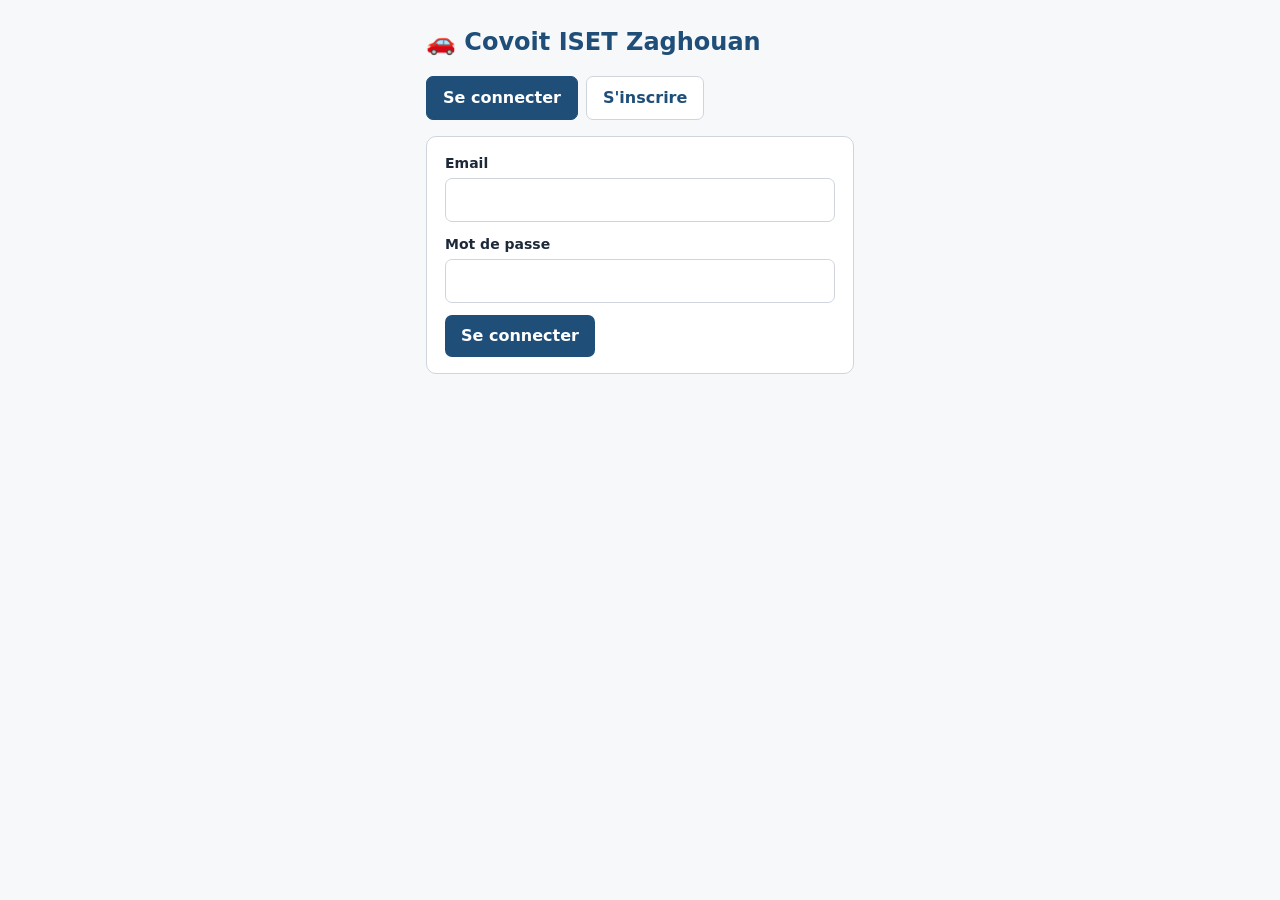
==== src/main/resources/static/messages.html @ c88926b0 "feat(#7): messagerie entre passager et conducteur" ====
<!DOCTYPE html>
<html lang="fr">
<head>
  <meta charset="UTF-8">
  <meta name="viewport" content="width=device-width, initial-scale=1">
  <title>Messages · Covoit ISET Zaghouan</title>
  <link rel="stylesheet" href="css/style.css">
</head>
<!-- User story #7 : Contacter le conducteur -->
<body>
<main>
  <h1>Messages</h1>
  <div id="alerte" hidden></div>

  <div class="messagerie">
    <div class="carte contacts" id="contacts"></div>
    <div class="carte">
      <h2 id="titre-conversation" style="margin-top:0">Choisissez une conversation</h2>
      <div class="fil" id="fil"></div>
      <form id="form-message" hidden>
        <div class="champ"><textarea id="contenu" maxlength="500" placeholder="Bonjour, où est le point de rendez-vous ?" required></textarea></div>
        <button type="submit">Envoyer</button>
      </form>
    </div>
  </div>
</main>

<script src="js/api.js"></script>
<script>
  const utilisateur = exigerConnexion();
  afficherNav('messages');
  const alerte = document.getElementById('alerte');
  // ?avec=ID ouvre directement la conversation (bouton « Contacter le conducteur »)
  let interlocuteurId = Number(new URLSearchParams(window.location.search).get('avec')) || null;

  async function chargerContacts() {
    const messages = await api('/messages/utilisateur/' + utilisateur.id);
    const contacts = new Map(); // id -> nom, du plus récent au plus ancien
    for (const m of messages) {
      const autreId = m.expediteurId === utilisateur.id ? m.destinataireId : m.expediteurId;
      const autreNom = m.expediteurId === utilisateur.id ? m.destinataireNom : m.expediteurNom;
      if (!contacts.has(autreId)) contacts.set(autreId, autreNom);
    }
    document.getElementById('contacts').innerHTML = contacts.size === 0
      ? '<p class="vide">Aucune conversation.</p>'
      : [...contacts].map(([id, nom]) =>
          `<a href="?avec=${id}" class="${id === interlocuteurId ? 'actif' : ''}">${echapper(nom)}</a>`).join('');
  }

  async function chargerConversation() {
    if (!interlocuteurId) return;
    document.getElementById('form-message').hidden = false;
    const messages = await api(`/messages/conversation?utilisateur1=${utilisateur.id}&utilisateur2=${interlocuteurId}`);
    const nom = messages.length === 0 ? null
      : (messages[0].expediteurId === interlocuteurId ? messages[0].expediteurNom : messages[0].destinataireNom);
    document.getElementById('titre-conversation').textContent = nom ? 'Conversation avec ' + nom : 'Nouvelle conversation';
    const fil = document.getElementById('fil');
    fil.innerHTML = messages.length === 0
      ? '<p class="vide">Écrivez votre premier message.</p>'
      : messages.map(m => `
          <div class="bulle ${m.expediteurId === utilisateur.id ? 'moi' : ''}">
            ${echapper(m.contenu)}<small>${formaterDateHeure(m.dateEnvoi)}</small>
          </div>`).join('');
    fil.scrollTop = fil.scrollHeight;
  }

  document.getElementById('form-message').addEventListener('submit', async e => {
    e.preventDefault();
    try {
      await api('/messages', {
        method: 'POST',
        body: {
          expediteurId: utilisateur.id,
          destinataireId: interlocuteurId,
          contenu: document.getElementById('contenu').value
        }
      });
      document.getElementById('contenu').value = '';
      await chargerConversation();
      await chargerContacts();
    } catch (err) {
      afficherAlerte(alerte, err.message);
    }
  });

  chargerContacts().then(chargerConversation).catch(err => afficherAlerte(alerte, err.message));
</script>
</body>
</html>
---- src/main/resources/static/css/style.css ----
:root {
  --bleu: #1f4e79;
  --bleu-clair: #eaf1f8;
  --vert: #1e7d4f;
  --rouge: #b42318;
  --gris: #667085;
  --bordure: #d0d5dd;
  --fond: #f6f8fa;
}

* { box-sizing: border-box; }

body {
  margin: 0;
  font-family: system-ui, -apple-system, "Segoe UI", Roboto, sans-serif;
  background: var(--fond);
  color: #1d2939;
  line-height: 1.5;
}

/* ---------- Barre de navigation ---------- */
.nav {
  background: var(--bleu);
  color: #fff;
  display: flex;
  flex-wrap: wrap;
  align-items: center;
  gap: 4px 18px;
  padding: 12px 20px;
}
.nav .logo { font-weight: 700; margin-right: auto; }
.nav a { color: #dbe7f3; text-decoration: none; font-size: 15px; }
.nav a:hover, .nav a.actif { color: #fff; text-decoration: underline; }
.nav button { background: none; border: 1px solid #9fb8d0; color: #fff; padding: 4px 10px; border-radius: 6px; cursor: pointer; }

/* ---------- Mise en page ---------- */
main { max-width: 860px; margin: 24px auto; padding: 0 16px; }
h1 { color: var(--bleu); font-size: 24px; margin: 0 0 16px; }
h2 { color: var(--bleu); font-size: 18px; margin: 24px 0 10px; }

.carte {
  background: #fff;
  border: 1px solid var(--bordure);
  border-radius: 10px;
  padding: 16px 18px;
  margin-bottom: 14px;
}

/* ---------- Formulaires ---------- */
form .ligne { display: grid; grid-template-columns: repeat(auto-fit, minmax(180px, 1fr)); gap: 12px; }
label { display: block; font-size: 14px; font-weight: 600; margin-bottom: 4px; }
input, select, textarea {
  width: 100%;
  padding: 9px 10px;
  border: 1px solid var(--bordure);
  border-radius: 7px;
  font: inherit;
  background: #fff;
}
textarea { resize: vertical; min-height: 70px; }
.champ { margin-bottom: 12px; }

button, .bouton {
  display: inline-block;
  background: var(--bleu);
  color: #fff;
  border: none;
  padding: 9px 16px;
  border-radius: 7px;
  font: inherit;
  font-weight: 600;
  cursor: pointer;
  text-decoration: none;
}
button:hover, .bouton:hover { filter: brightness(1.12); }
button:disabled { opacity: .55; cursor: not-allowed; }
.bouton-secondaire { background: #fff; color: var(--bleu); border: 1px solid var(--bleu); }
.bouton-danger { background: var(--rouge); }

/* ---------- Messages d'alerte ---------- */
.alerte { padding: 10px 14px; border-radius: 7px; margin: 12px 0; font-size: 15px; }
.alerte.erreur { background: #fef3f2; color: var(--rouge); border: 1px solid #fecdca; }
.alerte.succes { background: #ecfdf3; color: var(--vert); border: 1px solid #abefc6; }

/* ---------- Onglets (connexion / inscription) ---------- */
.onglets { display: flex; gap: 8px; margin-bottom: 16px; }
.onglets button { background: #fff; color: var(--bleu); border: 1px solid var(--bordure); }
.onglets button.actif { background: var(--bleu); color: #fff; border-color: var(--bleu); }

/* ---------- Trajets et réservations ---------- */
.trajet { display: flex; flex-wrap: wrap; justify-content: space-between; gap: 10px 20px; align-items: center; }
.trajet .itineraire { font-size: 18px; font-weight: 700; }
.trajet .details { color: var(--gris); font-size: 14px; }
.trajet .prix { font-size: 18px; font-weight: 700; color: var(--vert); }
.trajet .actions { display: flex; gap: 8px; align-items: center; }
.trajet .actions input { width: 70px; }

.badge { display: inline-block; padding: 2px 9px; border-radius: 99px; font-size: 13px; font-weight: 600; }
.badge.confirmee { background: #ecfdf3; color: var(--vert); }
.badge.annulee { background: #f2f4f7; color: var(--gris); }

.stats { display: grid; grid-template-columns: repeat(auto-fit, minmax(150px, 1fr)); gap: 12px; }
.stat { background: var(--bleu-clair); border-radius: 8px; padding: 12px; text-align: center; }
.stat strong { display: block; font-size: 24px; color: var(--bleu); }
.vide { color: var(--gris); font-style: italic; }

/* ---------- Messagerie ---------- */
.messagerie { display: grid; grid-template-columns: 220px 1fr; gap: 14px; }
.contacts a { display: block; padding: 9px 10px; border-radius: 7px; color: inherit; text-decoration: none; }
.contacts a.actif, .contacts a:hover { background: var(--bleu-clair); }
.fil { max-height: 380px; overflow-y: auto; display: flex; flex-direction: column; gap: 8px; margin-bottom: 12px; }
.bulle { max-width: 75%; padding: 8px 12px; border-radius: 12px; background: #f2f4f7; }
.bulle.moi { align-self: flex-end; background: var(--bleu); color: #fff; }
.bulle small { display: block; font-size: 11px; opacity: .7; margin-top: 2px; }

@media (max-width: 640px) {
  .messagerie { grid-template-columns: 1fr; }
}
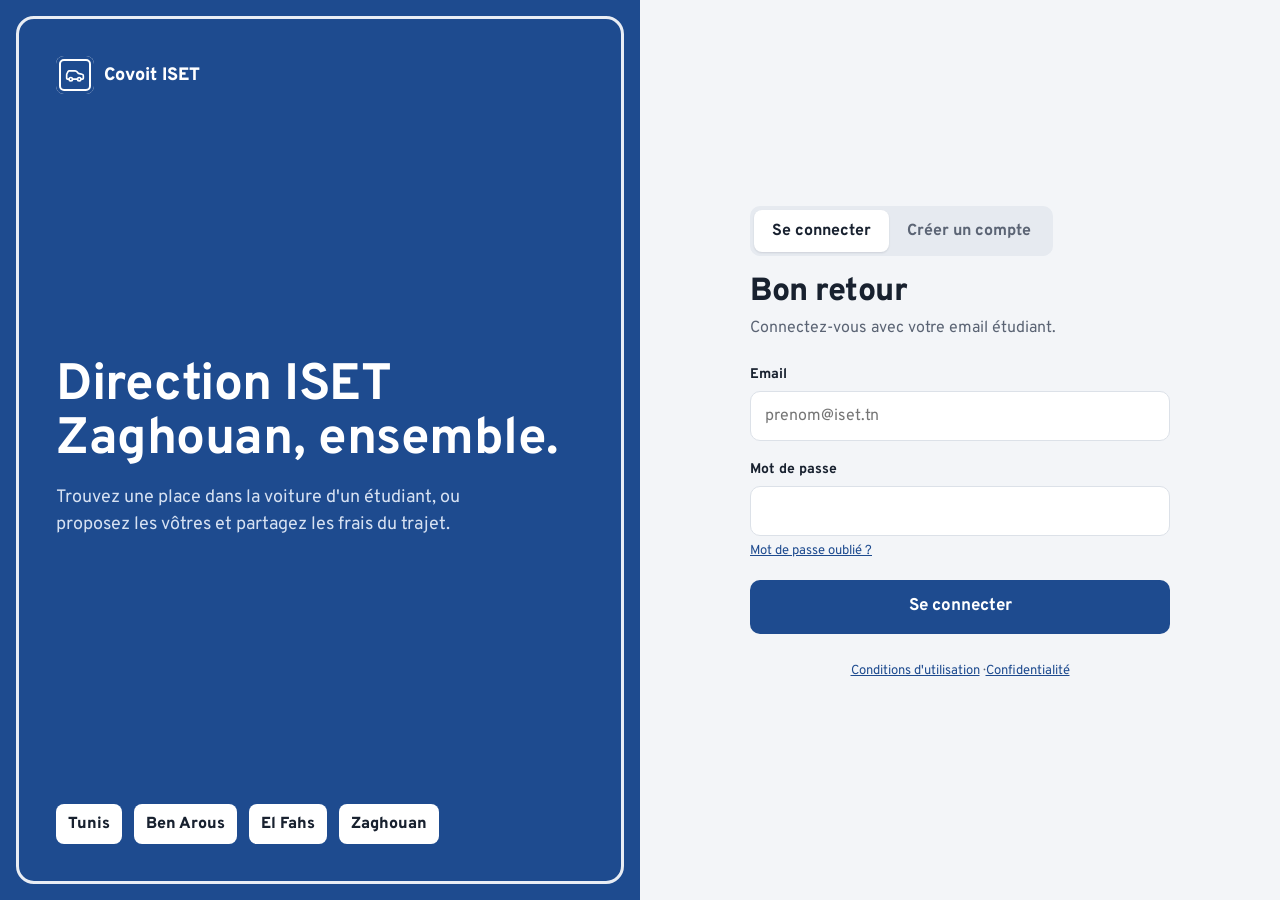
==== commit a2a4b4ff: "DevOps: health endpoint, Docker, GitLab CI, deploy.py, demo.sh, README" ====
--- a/src/main/resources/static/messages.html
+++ b/src/main/resources/static/messages.html
@@ -2,88 +2,124 @@
 <html lang="fr">
 <head>
   <meta charset="UTF-8">
-  <meta name="viewport" content="width=device-width, initial-scale=1">
+  <meta name="viewport" content="width=device-width, initial-scale=1, viewport-fit=cover">
+  <meta name="theme-color" content="#1e4b8f">
   <title>Messages · Covoit ISET Zaghouan</title>
+  <link rel="preconnect" href="https://fonts.googleapis.com">
+  <link rel="stylesheet" href="https://fonts.googleapis.com/css2?family=Overpass:wght@400;500;600;700;800&display=swap">
   <link rel="stylesheet" href="css/style.css">
 </head>
 <!-- User story #7 : Contacter le conducteur -->
 <body>
-<main>
-  <h1>Messages</h1>
-  <div id="alerte" hidden></div>
-
-  <div class="messagerie">
-    <div class="carte contacts" id="contacts"></div>
-    <div class="carte">
-      <h2 id="titre-conversation" style="margin-top:0">Choisissez une conversation</h2>
-      <div class="fil" id="fil"></div>
+<main class="conteneur" style="padding-bottom:28px">
+  <div class="messagerie" id="messagerie">
+    <section class="contacts" aria-label="Conversations">
+      <h2>Messages</h2>
+      <div id="conversations"></div>
+    </section>
+    <section class="discussion" aria-label="Conversation">
+      <div class="tete" id="tete" hidden>
+        <button class="btn-icone" id="fermer" aria-label="Retour aux conversations"></button>
+        <span id="chat-avatar"></span>
+        <div><strong id="chat-nom"></strong></div>
+      </div>
+      <div class="fil" id="fil"><div class="vide-chat"><strong>Choisissez une conversation</strong><br>ou écrivez à un conducteur depuis la page d'un trajet.</div></div>
       <form id="form-message" hidden>
-        <div class="champ"><textarea id="contenu" maxlength="500" placeholder="Bonjour, où est le point de rendez-vous ?" required></textarea></div>
-        <button type="submit">Envoyer</button>
+        <input id="contenu" maxlength="500" placeholder="Écrire un message" autocomplete="off" aria-label="Message" required>
+        <button class="btn" type="submit" id="envoyer">Envoyer</button>
       </form>
-    </div>
+    </section>
   </div>
 </main>
 
 <script src="js/api.js"></script>
 <script>
-  const utilisateur = exigerConnexion();
+  const u = exigerConnexion();
   afficherNav('messages');
-  const alerte = document.getElementById('alerte');
-  // ?avec=ID ouvre directement la conversation (bouton « Contacter le conducteur »)
-  let interlocuteurId = Number(new URLSearchParams(window.location.search).get('avec')) || null;
+  const $ = id => document.getElementById(id);
+  $('fermer').innerHTML = ic('gauche');
+  let interlocuteur = Number(parametre('avec')) || null;
+  let nomInterlocuteur = '';
+  let minuteur;
 
-  async function chargerContacts() {
-    const messages = await api('/messages/utilisateur/' + utilisateur.id);
-    const contacts = new Map(); // id -> nom, du plus récent au plus ancien
-    for (const m of messages) {
-      const autreId = m.expediteurId === utilisateur.id ? m.destinataireId : m.expediteurId;
-      const autreNom = m.expediteurId === utilisateur.id ? m.destinataireNom : m.expediteurNom;
-      if (!contacts.has(autreId)) contacts.set(autreId, autreNom);
-    }
-    document.getElementById('contacts').innerHTML = contacts.size === 0
-      ? '<p class="vide">Aucune conversation.</p>'
-      : [...contacts].map(([id, nom]) =>
-          `<a href="?avec=${id}" class="${id === interlocuteurId ? 'actif' : ''}">${echapper(nom)}</a>`).join('');
+  async function chargerConversations() {
+    try {
+      const messages = await api('/messages/utilisateur/' + u.id);
+      const contacts = new Map(); // id -> dernier message
+      for (const m of messages) {
+        const autreId = m.expediteurId === u.id ? m.destinataireId : m.expediteurId;
+        if (!contacts.has(autreId)) contacts.set(autreId, m);
+      }
+      $('conversations').innerHTML = contacts.size === 0
+        ? etatVide('message', 'Aucune conversation', 'Écrivez à un conducteur depuis la page d\'un trajet.')
+        : [...contacts].map(([id, m]) => {
+            const nom = m.expediteurId === u.id ? m.destinataireNom : m.expediteurNom;
+            return `<a class="conversation ${id === interlocuteur ? 'actif' : ''}" href="?avec=${id}" data-id="${id}" data-nom="${echapper(nom)}">
+              ${avatar(nom)}
+              <div class="texte"><strong>${echapper(nom)}</strong><span>${m.expediteurId === u.id ? 'Vous : ' : ''}${echapper(m.contenu)}</span></div>
+              <time>${formaterMoment(m.dateEnvoi)}</time></a>`;
+          }).join('');
+      document.querySelectorAll('.conversation').forEach(a => a.addEventListener('click', e => {
+        e.preventDefault();
+        ouvrir(Number(a.dataset.id), a.dataset.nom);
+      }));
+    } catch (err) { $('conversations').innerHTML = etatVide('alerte', 'Les conversations n\'ont pas pu être chargées', echapper(err.message)); }
   }
 
-  async function chargerConversation() {
-    if (!interlocuteurId) return;
-    document.getElementById('form-message').hidden = false;
-    const messages = await api(`/messages/conversation?utilisateur1=${utilisateur.id}&utilisateur2=${interlocuteurId}`);
-    const nom = messages.length === 0 ? null
-      : (messages[0].expediteurId === interlocuteurId ? messages[0].expediteurNom : messages[0].destinataireNom);
-    document.getElementById('titre-conversation').textContent = nom ? 'Conversation avec ' + nom : 'Nouvelle conversation';
-    const fil = document.getElementById('fil');
+  async function chargerFil(defiler) {
+    const messages = await api(`/messages/conversation?utilisateur1=${u.id}&utilisateur2=${interlocuteur}`);
+    if (!nomInterlocuteur && messages.length) {
+      const m = messages[0];
+      nomInterlocuteur = m.expediteurId === interlocuteur ? m.expediteurNom : m.destinataireNom;
+    }
+    if (!nomInterlocuteur) {
+      try { const p = await api('/passagers/' + interlocuteur); nomInterlocuteur = p.prenom + ' ' + p.nom; } catch (e) { nomInterlocuteur = 'Conversation'; }
+    }
+    $('chat-nom').textContent = nomInterlocuteur;
+    $('chat-avatar').innerHTML = avatar(nomInterlocuteur);
+    const fil = $('fil');
+    const enBas = fil.scrollHeight - fil.scrollTop - fil.clientHeight < 80;
     fil.innerHTML = messages.length === 0
-      ? '<p class="vide">Écrivez votre premier message.</p>'
-      : messages.map(m => `
-          <div class="bulle ${m.expediteurId === utilisateur.id ? 'moi' : ''}">
-            ${echapper(m.contenu)}<small>${formaterDateHeure(m.dateEnvoi)}</small>
-          </div>`).join('');
-    fil.scrollTop = fil.scrollHeight;
+      ? '<div class="vide-chat"><strong>Nouvelle conversation</strong><br>Présentez-vous et précisez le point de rendez-vous.</div>'
+      : messages.map(m => `<div class="bulle ${m.expediteurId === u.id ? 'moi' : ''}">${echapper(m.contenu)}<time>${formaterMoment(m.dateEnvoi)}</time></div>`).join('');
+    if (defiler || enBas) fil.scrollTop = fil.scrollHeight;
   }
 
-  document.getElementById('form-message').addEventListener('submit', async e => {
+  async function ouvrir(id, nom) {
+    interlocuteur = id;
+    nomInterlocuteur = nom || '';
+    $('messagerie').classList.add('ouverte');
+    $('tete').hidden = false;
+    $('form-message').hidden = false;
+    document.querySelectorAll('.conversation').forEach(a => a.classList.toggle('actif', Number(a.dataset.id) === id));
+    history.replaceState(null, '', '?avec=' + id);
+    try { await chargerFil(true); } catch (err) { toast(err.message, 'erreur'); }
+    clearInterval(minuteur);
+    minuteur = setInterval(() => chargerFil(false).catch(() => {}), 5000); // nouveaux messages
+    $('contenu').focus();
+  }
+
+  $('fermer').onclick = () => {
+    clearInterval(minuteur);
+    interlocuteur = null;
+    history.replaceState(null, '', 'messages.html');
+    $('messagerie').classList.remove('ouverte');
+    chargerConversations();
+  };
+
+  $('form-message').addEventListener('submit', async e => {
     e.preventDefault();
+    const contenu = $('contenu').value.trim();
+    if (!contenu) return;
     try {
-      await api('/messages', {
-        method: 'POST',
-        body: {
-          expediteurId: utilisateur.id,
-          destinataireId: interlocuteurId,
-          contenu: document.getElementById('contenu').value
-        }
-      });
-      document.getElementById('contenu').value = '';
-      await chargerConversation();
-      await chargerContacts();
-    } catch (err) {
-      afficherAlerte(alerte, err.message);
-    }
+      await api('/messages', { method: 'POST', body: { expediteurId: u.id, destinataireId: interlocuteur, contenu } });
+      $('contenu').value = '';
+      await chargerFil(true);
+      chargerConversations();
+    } catch (err) { toast(err.message, 'erreur'); }
   });
 
-  chargerContacts().then(chargerConversation).catch(err => afficherAlerte(alerte, err.message));
+  chargerConversations().then(() => { if (interlocuteur) ouvrir(interlocuteur); });
 </script>
 </body>
 </html>
--- a/src/main/resources/static/css/style.css
+++ b/src/main/resources/static/css/style.css
@@ -1,118 +1,592 @@
+/* =========================================================
+   Covoit ISET Zaghouan · thème « panneau routier »
+   Ordinateur : barre du haut + colonnes ; téléphone : onglets en bas
+   ========================================================= */
 :root {
-  --bleu: #1f4e79;
-  --bleu-clair: #eaf1f8;
-  --vert: #1e7d4f;
-  --rouge: #b42318;
-  --gris: #667085;
-  --bordure: #d0d5dd;
-  --fond: #f6f8fa;
+  --panneau: #1e4b8f;        /* bleu des panneaux de direction */
+  --panneau-fonce: #163a70;
+  --panneau-clair: #e8eef8;
+  --encre: #18212f;
+  --asphalte: #5b6474;
+  --gris: #8a93a3;
+  --ligne: #dce1e8;
+  --fond: #f3f5f8;
+  --blanc: #ffffff;
+  --jaune: #f2b705;          /* peinture routière, utilisée avec parcimonie */
+  --jaune-clair: #fff6d6;
+  --vert: #1f7a4d;
+  --vert-clair: #e5f3ec;
+  --rouge: #c2362b;
+  --rouge-clair: #fbe9e7;
+  --largeur: 1160px;
+  --onglets-h: 68px;
 }
 
 * { box-sizing: border-box; }
-
+[hidden] { display: none !important; }
+html, body { margin: 0; }
 body {
-  margin: 0;
-  font-family: system-ui, -apple-system, "Segoe UI", Roboto, sans-serif;
+  font-family: "Overpass", system-ui, -apple-system, "Segoe UI", Roboto, sans-serif;
+  font-size: 16px;
+  line-height: 1.5;
+  color: var(--encre);
   background: var(--fond);
-  color: #1d2939;
-  line-height: 1.5;
-}
-
-/* ---------- Barre de navigation ---------- */
-.nav {
-  background: var(--bleu);
-  color: #fff;
-  display: flex;
-  flex-wrap: wrap;
-  align-items: center;
-  gap: 4px 18px;
-  padding: 12px 20px;
-}
-.nav .logo { font-weight: 700; margin-right: auto; }
-.nav a { color: #dbe7f3; text-decoration: none; font-size: 15px; }
-.nav a:hover, .nav a.actif { color: #fff; text-decoration: underline; }
-.nav button { background: none; border: 1px solid #9fb8d0; color: #fff; padding: 4px 10px; border-radius: 6px; cursor: pointer; }
+  -webkit-font-smoothing: antialiased;
+}
+button, input, select, textarea { font: inherit; color: inherit; }
+a { color: var(--panneau); }
+:focus-visible { outline: 3px solid var(--jaune); outline-offset: 2px; border-radius: 6px; }
+svg.ic { width: 20px; height: 20px; stroke: currentColor; fill: none; stroke-width: 2; stroke-linecap: round; stroke-linejoin: round; flex-shrink: 0; }
+.nombres { font-variant-numeric: tabular-nums; }
+@media (prefers-reduced-motion: reduce) { * { animation: none !important; transition: none !important; } }
 
 /* ---------- Mise en page ---------- */
-main { max-width: 860px; margin: 24px auto; padding: 0 16px; }
-h1 { color: var(--bleu); font-size: 24px; margin: 0 0 16px; }
-h2 { color: var(--bleu); font-size: 18px; margin: 24px 0 10px; }
-
-.carte {
-  background: #fff;
-  border: 1px solid var(--bordure);
-  border-radius: 10px;
-  padding: 16px 18px;
-  margin-bottom: 14px;
-}
+.conteneur { width: 100%; max-width: var(--largeur); margin: 0 auto; padding: 0 24px; }
+main.conteneur { padding-top: 28px; padding-bottom: 64px; }
+.colonnes { display: grid; grid-template-columns: minmax(0, 1fr) 360px; gap: 28px; align-items: start; }
+.colonnes.large-droite { grid-template-columns: minmax(0, 1fr) 400px; }
+.colle { position: sticky; top: 92px; }
+.etroit { max-width: 680px; margin: 0 auto; }
+@media (max-width: 900px) {
+  .colonnes, .colonnes.large-droite { grid-template-columns: 1fr; }
+  .colle { position: static; }
+}
+@media (max-width: 700px) {
+  .conteneur { padding: 0 16px; }
+  main.conteneur { padding-top: 18px; padding-bottom: calc(var(--onglets-h) + 28px); }
+}
+
+h1.titre { font-size: 32px; line-height: 1.15; font-weight: 800; letter-spacing: -.5px; margin: 0 0 6px; }
+.chapeau { color: var(--asphalte); margin: 0 0 24px; max-width: 60ch; }
+h2.section { font-size: 20px; font-weight: 800; margin: 32px 0 12px; }
+h2.section:first-child { margin-top: 0; }
+.retour { display: inline-flex; align-items: center; gap: 6px; color: var(--asphalte); text-decoration: none; font-weight: 600; margin-bottom: 14px; background: none; border: none; padding: 0; cursor: pointer; }
+.retour:hover { color: var(--encre); }
+
+/* ---------- Barre du haut ---------- */
+.barre-haut { position: sticky; top: 0; z-index: 40; background: var(--blanc); border-bottom: 1px solid var(--ligne); }
+.barre-haut .conteneur { display: flex; align-items: center; gap: 28px; height: 68px; }
+.logo { display: inline-flex; align-items: center; gap: 10px; text-decoration: none; color: var(--encre); font-weight: 800; font-size: 18px; }
+.logo .plaque-logo {
+  display: inline-flex; align-items: center; justify-content: center; width: 38px; height: 38px; border-radius: 8px;
+  background: var(--panneau); color: #fff; box-shadow: inset 0 0 0 3px var(--panneau), inset 0 0 0 5px #fff;
+}
+.logo .plaque-logo svg.ic { width: 20px; height: 20px; }
+.nav-haut { display: flex; gap: 4px; flex: 1; }
+.nav-haut a { position: relative; text-decoration: none; color: var(--asphalte); font-weight: 600; padding: 22px 12px; }
+.nav-haut a:hover { color: var(--encre); }
+.nav-haut a.actif { color: var(--encre); }
+.nav-haut a.actif::after { content: ""; position: absolute; left: 12px; right: 12px; bottom: -1px; height: 3px; background: var(--jaune); border-radius: 3px 3px 0 0; }
+.barre-haut .droite { display: flex; align-items: center; gap: 12px; }
+.compte { display: inline-flex; align-items: center; gap: 10px; text-decoration: none; color: var(--encre); font-weight: 600; }
+@media (max-width: 700px) {
+  .nav-haut, .barre-haut .btn-proposer, .compte .nom-compte { display: none; }
+  .barre-haut .conteneur { height: 58px; justify-content: space-between; }
+}
+
+/* ---------- Onglets du bas (téléphone uniquement) ---------- */
+.onglets-bas { display: none; }
+@media (max-width: 700px) {
+  .onglets-bas {
+    display: grid; grid-template-columns: repeat(4, 1fr); position: fixed; left: 0; right: 0; bottom: 0; z-index: 40;
+    height: var(--onglets-h); background: var(--blanc); border-top: 1px solid var(--ligne); padding-bottom: env(safe-area-inset-bottom);
+  }
+  .onglets-bas a { display: flex; flex-direction: column; align-items: center; justify-content: center; gap: 2px; text-decoration: none; color: var(--gris); font-size: 12px; font-weight: 600; }
+  .onglets-bas a.actif { color: var(--panneau); }
+  .onglets-bas a.actif svg.ic { stroke-width: 2.5; }
+}
+
+/* ---------- Boutons ---------- */
+.btn {
+  display: inline-flex; align-items: center; justify-content: center; gap: 8px; min-height: 46px; padding: 0 20px;
+  border-radius: 10px; border: 1px solid transparent; background: var(--panneau); color: #fff; font-weight: 700;
+  text-decoration: none; cursor: pointer; white-space: nowrap;
+}
+.btn:hover { background: var(--panneau-fonce); }
+.btn:disabled { background: #e3e7ed; color: var(--gris); cursor: not-allowed; }
+.btn.plein { width: 100%; }
+.btn.grand { min-height: 54px; font-size: 17px; }
+.btn.jaune { background: var(--jaune); color: var(--encre); }
+.btn.jaune:hover { background: #e0a900; }
+.btn.contour { background: var(--blanc); color: var(--encre); border-color: var(--ligne); }
+.btn.contour:hover { border-color: var(--asphalte); }
+.btn.danger { background: var(--blanc); color: var(--rouge); border-color: #f0c7c2; }
+.btn.danger:hover { background: var(--rouge-clair); }
+.btn.petit { min-height: 38px; padding: 0 14px; font-size: 14px; }
+.btn-icone { width: 42px; height: 42px; border-radius: 10px; display: inline-flex; align-items: center; justify-content: center; border: 1px solid var(--ligne); background: var(--blanc); color: var(--encre); cursor: pointer; text-decoration: none; }
+.btn-icone:hover { border-color: var(--asphalte); }
+.rangee { display: flex; gap: 10px; flex-wrap: wrap; }
+
+/* ---------- Panneau de direction (accueil) : l'élément signature ---------- */
+.panneau-direction {
+  position: relative; background: var(--panneau); color: #fff; border-radius: 18px; padding: 34px 34px 30px;
+}
+.panneau-direction::before {
+  content: ""; position: absolute; inset: 9px; border: 3px solid rgba(255,255,255,.92); border-radius: 12px; pointer-events: none;
+}
+.panneau-direction .direction { display: flex; align-items: center; gap: 16px; position: relative; }
+.panneau-direction .direction h1 { font-size: clamp(30px, 4.4vw, 50px); line-height: 1; font-weight: 800; letter-spacing: -.5px; margin: 0; }
+.panneau-direction .direction .fleche-route { width: 54px; height: 54px; flex-shrink: 0; }
+.panneau-direction .direction .fleche-route svg.ic { width: 54px; height: 54px; stroke-width: 2.4; }
+.panneau-direction p { position: relative; margin: 10px 0 24px; color: #d6e1f2; font-size: 17px; }
+.recherche {
+  position: relative; display: grid; grid-template-columns: 1.3fr auto 1.3fr 1fr .8fr auto; gap: 0; align-items: stretch;
+  background: var(--blanc); border-radius: 12px; color: var(--encre); overflow: hidden;
+}
+.recherche .case-champ { display: flex; flex-direction: column; justify-content: center; padding: 10px 16px; border-right: 1px solid var(--ligne); min-width: 0; }
+.recherche .case-champ label { font-size: 12px; font-weight: 700; color: var(--asphalte); }
+.recherche .case-champ input { border: none; outline: none; background: transparent; font-size: 17px; font-weight: 600; padding: 2px 0; min-width: 0; width: 100%; }
+.recherche .case-champ input::placeholder { color: #b0b7c3; font-weight: 500; }
+.recherche .echanger { border: none; border-right: 1px solid var(--ligne); background: var(--blanc); color: var(--panneau); width: 46px; cursor: pointer; display: flex; align-items: center; justify-content: center; }
+.recherche .echanger:hover { background: var(--panneau-clair); }
+.recherche .btn { border-radius: 0; min-height: 64px; padding: 0 26px; background: var(--jaune); color: var(--encre); }
+.recherche .btn:hover { background: #e0a900; }
+.recherche .btn:disabled { background: #eef0f3; color: var(--gris); }
+@media (max-width: 900px) {
+  .recherche { grid-template-columns: 1fr auto; }
+  .recherche .case-champ { border-right: none; border-bottom: 1px solid var(--ligne); }
+  .recherche .case-champ.depart { grid-column: 1; }
+  .recherche .echanger { grid-column: 2; grid-row: 1 / span 2; border-right: none; border-left: 1px solid var(--ligne); border-bottom: 1px solid var(--ligne); }
+  .recherche .case-champ.arrivee { grid-column: 1; grid-row: 2; }
+  .recherche .case-champ.quand { grid-column: 1 / -1; }
+  .recherche .btn { grid-column: 1 / -1; min-height: 54px; }
+}
+@media (max-width: 700px) {
+  .panneau-direction { padding: 26px 20px 22px; border-radius: 16px; }
+  .panneau-direction::before { inset: 7px; }
+  .panneau-direction .direction .fleche-route, .panneau-direction .direction .fleche-route svg.ic { width: 38px; height: 38px; }
+}
+
+/* ---------- Panneaux et listes ---------- */
+.bloc { background: var(--blanc); border: 1px solid var(--ligne); border-radius: 14px; }
+.bloc.rembourre { padding: 22px; }
+.bloc + .bloc { margin-top: 16px; }
+.bloc-titre { font-size: 17px; font-weight: 800; margin: 0 0 14px; }
+.liste > * + * { border-top: 1px solid var(--ligne); }
+
+/* Une ligne de trajet */
+.ligne-trajet {
+  display: grid; grid-template-columns: 64px minmax(0, 1fr) 190px 96px; gap: 18px; align-items: center;
+  padding: 18px 22px; text-decoration: none; color: inherit; cursor: pointer;
+}
+.ligne-trajet:hover { background: #f8f9fb; }
+.ligne-trajet .quand-trajet { font-weight: 800; font-size: 20px; font-variant-numeric: tabular-nums; }
+.ligne-trajet .quand-trajet small { display: block; font-size: 12px; font-weight: 600; color: var(--asphalte); }
+.ligne-trajet .itineraire { font-weight: 700; font-size: 17px; display: flex; align-items: center; gap: 8px; flex-wrap: wrap; color: var(--encre); text-decoration: none; }
+.ligne-trajet .itineraire:hover { text-decoration: underline; }
+.ligne-trajet .itineraire svg.ic { width: 16px; height: 16px; color: var(--gris); }
+.ligne-trajet .lieu { color: var(--asphalte); font-size: 14px; white-space: nowrap; overflow: hidden; text-overflow: ellipsis; }
+.ligne-trajet .conducteur { display: flex; align-items: center; gap: 10px; min-width: 0; }
+.ligne-trajet .conducteur div { min-width: 0; }
+.ligne-trajet .conducteur strong { display: block; font-size: 14px; white-space: nowrap; overflow: hidden; text-overflow: ellipsis; }
+.ligne-trajet .conducteur div > span { display: block; font-size: 13px; color: var(--asphalte); white-space: nowrap; overflow: hidden; text-overflow: ellipsis; }
+.ligne-trajet .tarif { text-align: right; }
+.ligne-trajet .tarif strong { display: block; font-size: 20px; font-variant-numeric: tabular-nums; }
+.ligne-trajet .extra { grid-column: 1 / -1; }
+.ligne-trajet .route-col { min-width: 0; }
+@media (max-width: 700px) {
+  .ligne-trajet {
+    grid-template-columns: 52px minmax(0, 1fr) auto; gap: 6px 12px; padding: 16px;
+    grid-template-areas: "quand route tarif" ". cond cond" "extra extra extra";
+  }
+  .ligne-trajet .quand-trajet { grid-area: quand; align-self: start; font-size: 18px; }
+  .ligne-trajet .route-col { grid-area: route; }
+  .ligne-trajet .tarif { grid-area: tarif; align-self: start; }
+  .ligne-trajet .tarif strong { font-size: 18px; }
+  .ligne-trajet .conducteur { grid-area: cond; }
+  .ligne-trajet .extra { grid-area: extra; margin-top: 6px; }
+  .ligne-trajet .itineraire { font-size: 16px; }
+}
+
+/* Places restantes : pastille + texte */
+.places { white-space: nowrap; display: inline-flex; align-items: center; gap: 6px; font-size: 13px; font-weight: 700; color: var(--vert); }
+.places::before { content: ""; width: 8px; height: 8px; border-radius: 50%; background: currentColor; }
+.places.peu { color: #a16207; }
+.places.complet { color: var(--rouge); }
+.etat { display: inline-flex; align-items: center; gap: 6px; font-size: 13px; font-weight: 700; padding: 3px 10px; border-radius: 999px; background: var(--fond); color: var(--asphalte); }
+.etat.ok { background: var(--vert-clair); color: var(--vert); }
+.etat.bleu { background: var(--panneau-clair); color: var(--panneau); }
+.etat.rouge { background: var(--rouge-clair); color: var(--rouge); }
+.etat.jaune { background: var(--jaune-clair); color: #7a5a00; }
+
+.jour { font-weight: 800; font-size: 14px; color: var(--asphalte); padding: 14px 22px 8px; background: #fafbfc; }
+.jour::first-letter { text-transform: uppercase; }
+
+/* Itinéraires fréquents (colonne de droite) */
+.frequent { display: flex; align-items: center; gap: 12px; padding: 14px 18px; width: 100%; border: none; background: none; text-align: left; cursor: pointer; }
+.frequent:hover:not(:disabled) { background: #f8f9fb; }
+.frequent:disabled { cursor: default; }
+.frequent .texte { flex: 1; min-width: 0; }
+.frequent strong { display: block; color: var(--encre); }
+.frequent span { font-size: 14px; color: var(--asphalte); }
+.frequent:disabled strong, .frequent:disabled span { color: var(--gris); }
+.frequent > svg.ic { color: var(--gris); }
+
+.proposer-encart { padding: 22px; border-radius: 14px; background: var(--jaune-clair); border: 1px solid #f3dd8a; margin-top: 16px; }
+.proposer-encart strong { display: block; font-size: 18px; margin-bottom: 4px; }
+.proposer-encart p { margin: 0 0 14px; color: #5c4a0a; }
+
+/* ---------- Avatar ---------- */
+.avatar { width: 40px; height: 40px; border-radius: 50%; display: inline-flex; align-items: center; justify-content: center; font-weight: 800; color: #fff; flex-shrink: 0; font-size: 14px; }
+.avatar.m { width: 52px; height: 52px; font-size: 18px; }
+.avatar.xl { width: 96px; height: 96px; font-size: 34px; }
+.avatar.s { width: 34px; height: 34px; font-size: 13px; }
 
 /* ---------- Formulaires ---------- */
-form .ligne { display: grid; grid-template-columns: repeat(auto-fit, minmax(180px, 1fr)); gap: 12px; }
-label { display: block; font-size: 14px; font-weight: 600; margin-bottom: 4px; }
-input, select, textarea {
-  width: 100%;
-  padding: 9px 10px;
-  border: 1px solid var(--bordure);
-  border-radius: 7px;
-  font: inherit;
-  background: #fff;
-}
-textarea { resize: vertical; min-height: 70px; }
-.champ { margin-bottom: 12px; }
-
-button, .bouton {
-  display: inline-block;
-  background: var(--bleu);
-  color: #fff;
-  border: none;
-  padding: 9px 16px;
-  border-radius: 7px;
-  font: inherit;
-  font-weight: 600;
-  cursor: pointer;
-  text-decoration: none;
-}
-button:hover, .bouton:hover { filter: brightness(1.12); }
-button:disabled { opacity: .55; cursor: not-allowed; }
-.bouton-secondaire { background: #fff; color: var(--bleu); border: 1px solid var(--bleu); }
-.bouton-danger { background: var(--rouge); }
-
-/* ---------- Messages d'alerte ---------- */
-.alerte { padding: 10px 14px; border-radius: 7px; margin: 12px 0; font-size: 15px; }
-.alerte.erreur { background: #fef3f2; color: var(--rouge); border: 1px solid #fecdca; }
-.alerte.succes { background: #ecfdf3; color: var(--vert); border: 1px solid #abefc6; }
-
-/* ---------- Onglets (connexion / inscription) ---------- */
-.onglets { display: flex; gap: 8px; margin-bottom: 16px; }
-.onglets button { background: #fff; color: var(--bleu); border: 1px solid var(--bordure); }
-.onglets button.actif { background: var(--bleu); color: #fff; border-color: var(--bleu); }
-
-/* ---------- Trajets et réservations ---------- */
-.trajet { display: flex; flex-wrap: wrap; justify-content: space-between; gap: 10px 20px; align-items: center; }
-.trajet .itineraire { font-size: 18px; font-weight: 700; }
-.trajet .details { color: var(--gris); font-size: 14px; }
-.trajet .prix { font-size: 18px; font-weight: 700; color: var(--vert); }
-.trajet .actions { display: flex; gap: 8px; align-items: center; }
-.trajet .actions input { width: 70px; }
-
-.badge { display: inline-block; padding: 2px 9px; border-radius: 99px; font-size: 13px; font-weight: 600; }
-.badge.confirmee { background: #ecfdf3; color: var(--vert); }
-.badge.annulee { background: #f2f4f7; color: var(--gris); }
-
-.stats { display: grid; grid-template-columns: repeat(auto-fit, minmax(150px, 1fr)); gap: 12px; }
-.stat { background: var(--bleu-clair); border-radius: 8px; padding: 12px; text-align: center; }
-.stat strong { display: block; font-size: 24px; color: var(--bleu); }
-.vide { color: var(--gris); font-style: italic; }
+.champ { margin-bottom: 18px; }
+.champ > label, .etiquette { display: block; font-weight: 700; font-size: 14px; margin-bottom: 6px; }
+.aide { font-size: 13px; color: var(--asphalte); margin-top: 6px; }
+.entree { display: flex; align-items: center; gap: 10px; background: var(--blanc); border: 1px solid var(--ligne); border-radius: 10px; padding: 0 14px; min-height: 50px; }
+.entree:focus-within { border-color: var(--panneau); box-shadow: 0 0 0 3px var(--panneau-clair); }
+.entree svg.ic { color: var(--asphalte); }
+.entree input, .entree select { border: none; outline: none; background: transparent; width: 100%; min-width: 0; font-size: 16px; padding: 12px 0; }
+.entree .prefixe { display: flex; align-items: center; gap: 8px; padding-right: 12px; border-right: 1px solid var(--ligne); font-weight: 600; white-space: nowrap; }
+.drapeau { width: 24px; height: 16px; border-radius: 2px; background: #e70013; position: relative; display: inline-block; }
+.drapeau::before { content: ""; position: absolute; left: 50%; top: 50%; width: 10px; height: 10px; border-radius: 50%; background: #fff; transform: translate(-50%, -50%); }
+.drapeau::after { content: ""; position: absolute; left: 50%; top: 50%; width: 5px; height: 5px; border-radius: 50%; border: 1.5px solid #e70013; border-right-color: transparent; transform: translate(-45%, -50%); }
+.deux { display: grid; grid-template-columns: 1fr 1fr; gap: 14px; }
+@media (max-width: 480px) { .deux.empile { grid-template-columns: 1fr; } }
+
+.option { display: flex; align-items: center; gap: 14px; padding: 18px; border: 1px solid var(--ligne); border-radius: 12px; background: var(--blanc); cursor: pointer; }
+.option.actif { border-color: var(--panneau); background: var(--panneau-clair); }
+.option .texte { flex: 1; }
+.option .texte strong { display: block; font-size: 17px; }
+.option .texte span { color: var(--asphalte); font-size: 14px; }
+.interrupteur { position: relative; width: 52px; height: 30px; flex-shrink: 0; }
+.interrupteur input { position: absolute; opacity: 0; width: 100%; height: 100%; margin: 0; cursor: pointer; }
+.interrupteur span { position: absolute; inset: 0; border-radius: 30px; background: #cfd5de; transition: background .15s; pointer-events: none; }
+.interrupteur span::after { content: ""; position: absolute; left: 3px; top: 3px; width: 24px; height: 24px; border-radius: 50%; background: #fff; box-shadow: 0 1px 3px rgba(0,0,0,.25); transition: transform .15s; }
+.interrupteur input:checked + span { background: var(--panneau); }
+.interrupteur input:checked + span::after { transform: translateX(22px); }
+.interrupteur input:focus-visible + span { outline: 3px solid var(--jaune); outline-offset: 2px; }
+
+/* Plaque d'immatriculation tunisienne (noire, lettres blanches) */
+.plaque { display: grid; grid-template-columns: 1fr auto 1.35fr; gap: 8px; align-items: center; background: #000; border-radius: 10px; padding: 10px; border: 3px solid #d9d9d9; max-width: 420px; }
+.plaque input { width: 100%; min-width: 0; background: transparent; border: 1px dashed #4a4a4a; border-radius: 6px; color: #fff; text-align: center; font-size: 28px; font-weight: 700; letter-spacing: 3px; padding: 6px 4px; outline: none; font-variant-numeric: tabular-nums; }
+.plaque input::placeholder { color: #555; }
+.plaque input:focus { border-color: var(--jaune); border-style: solid; }
+.plaque .tounes, .plaque-affichee .tounes { color: #fff; font-size: 24px; font-family: "Noto Naskh Arabic", "Segoe UI", serif; padding: 0 6px; }
+.plaque-affichee { display: inline-flex; align-items: center; gap: 16px; background: #000; color: #fff; border: 3px solid #d9d9d9; border-radius: 10px; padding: 8px 18px; font-size: 26px; font-weight: 700; letter-spacing: 2px; font-variant-numeric: tabular-nums; }
+.case { display: flex; align-items: center; gap: 10px; margin-top: 12px; color: var(--asphalte); cursor: pointer; }
+.case input { width: 18px; height: 18px; accent-color: var(--panneau); }
+
+/* Compteur (places, prix) */
+.compteur { display: flex; align-items: center; justify-content: space-between; gap: 8px; border: 1px solid var(--ligne); border-radius: 10px; padding: 6px; background: var(--blanc); }
+.compteur button { width: 38px; height: 38px; border-radius: 8px; border: none; background: var(--panneau-clair); color: var(--panneau); cursor: pointer; display: inline-flex; align-items: center; justify-content: center; }
+.compteur button:disabled { background: var(--fond); color: #c1c7d0; cursor: not-allowed; }
+.compteur output { font-size: 18px; font-weight: 800; font-variant-numeric: tabular-nums; min-width: 56px; text-align: center; }
+
+/* ---------- Trajet : chronologie ---------- */
+.chrono { display: grid; grid-template-columns: 60px 16px 1fr; column-gap: 12px; }
+.chrono .h { font-weight: 800; font-size: 18px; font-variant-numeric: tabular-nums; }
+.chrono .v { font-weight: 800; font-size: 19px; }
+.chrono .l { color: var(--asphalte); font-size: 14px; margin-bottom: 4px; }
+.chrono .rail { display: flex; flex-direction: column; align-items: center; padding-top: 6px; }
+.chrono .pt { width: 14px; height: 14px; border-radius: 50%; border: 3px solid var(--panneau); background: #fff; }
+.chrono .pt.fin { background: var(--panneau); }
+.chrono .tr { width: 3px; flex: 1; min-height: 34px; margin: 4px 0; background: repeating-linear-gradient(var(--ligne) 0 6px, transparent 6px 11px); }
+
+.reservation-bloc .prix-grand { font-size: 34px; font-weight: 800; font-variant-numeric: tabular-nums; line-height: 1.1; }
+.reservation-bloc .sous { color: var(--asphalte); font-size: 14px; }
+.donnee { display: flex; justify-content: space-between; gap: 12px; padding: 12px 0; border-top: 1px solid var(--ligne); }
+.donnee span { color: var(--asphalte); }
+.donnee strong { text-align: right; }
+
+.carte-geo { height: 260px; border-radius: 14px; overflow: hidden; background: #e7ebf0; border: 1px solid var(--ligne); }
+
+/* ---------- Onglets segmentés ---------- */
+.segments { display: inline-flex; background: #e6eaf0; border-radius: 10px; padding: 4px; margin-bottom: 18px; }
+.segments button { border: none; background: transparent; padding: 9px 18px; border-radius: 8px; font-weight: 700; color: var(--asphalte); cursor: pointer; }
+.segments button.actif { background: var(--blanc); color: var(--encre); box-shadow: 0 1px 2px rgba(24,33,47,.12); }
 
 /* ---------- Messagerie ---------- */
-.messagerie { display: grid; grid-template-columns: 220px 1fr; gap: 14px; }
-.contacts a { display: block; padding: 9px 10px; border-radius: 7px; color: inherit; text-decoration: none; }
-.contacts a.actif, .contacts a:hover { background: var(--bleu-clair); }
-.fil { max-height: 380px; overflow-y: auto; display: flex; flex-direction: column; gap: 8px; margin-bottom: 12px; }
-.bulle { max-width: 75%; padding: 8px 12px; border-radius: 12px; background: #f2f4f7; }
-.bulle.moi { align-self: flex-end; background: var(--bleu); color: #fff; }
-.bulle small { display: block; font-size: 11px; opacity: .7; margin-top: 2px; }
-
-@media (max-width: 640px) {
-  .messagerie { grid-template-columns: 1fr; }
-}
+.messagerie { display: grid; grid-template-columns: 340px minmax(0, 1fr); height: calc(100vh - 68px - 56px); min-height: 480px; background: var(--blanc); border: 1px solid var(--ligne); border-radius: 14px; overflow: hidden; }
+.messagerie .contacts { border-right: 1px solid var(--ligne); overflow-y: auto; }
+.messagerie .contacts h2 { font-size: 18px; margin: 0; padding: 18px 18px 12px; }
+.conversation { display: flex; align-items: center; gap: 12px; padding: 14px 18px; text-decoration: none; color: inherit; border-top: 1px solid var(--ligne); }
+.conversation:hover { background: #f8f9fb; }
+.conversation.actif { background: var(--panneau-clair); }
+.conversation .texte { flex: 1; min-width: 0; }
+.conversation .texte strong { display: block; }
+.conversation .texte span { display: block; font-size: 14px; color: var(--asphalte); white-space: nowrap; overflow: hidden; text-overflow: ellipsis; }
+.conversation time { font-size: 12px; color: var(--gris); align-self: flex-start; }
+.discussion { display: flex; flex-direction: column; min-width: 0; }
+.discussion .tete { display: flex; align-items: center; gap: 12px; padding: 14px 18px; border-bottom: 1px solid var(--ligne); }
+.discussion .fil { flex: 1; overflow-y: auto; padding: 20px; display: flex; flex-direction: column; gap: 8px; background: #fafbfc; }
+.bulle { max-width: 68%; padding: 10px 14px; border-radius: 14px 14px 14px 4px; background: var(--blanc); border: 1px solid var(--ligne); }
+.bulle.moi { align-self: flex-end; background: var(--panneau); color: #fff; border-color: var(--panneau); border-radius: 14px 14px 4px 14px; }
+.bulle time { display: block; font-size: 11px; opacity: .7; margin-top: 2px; text-align: right; }
+.discussion form { display: flex; gap: 10px; padding: 14px; border-top: 1px solid var(--ligne); }
+.discussion form input { min-width: 0; flex: 1; border: 1px solid var(--ligne); border-radius: 10px; padding: 12px 14px; outline: none; }
+.discussion form input:focus { border-color: var(--panneau); }
+.discussion .vide-chat { margin: auto; text-align: center; color: var(--asphalte); }
+@media (max-width: 700px) {
+  .messagerie { grid-template-columns: 1fr; height: calc(100vh - 58px - var(--onglets-h) - 36px); border-radius: 12px; }
+  .messagerie.ouverte .contacts { display: none; }
+  .messagerie:not(.ouverte) .discussion { display: none; }
+  .bulle { max-width: 82%; }
+}
+
+/* ---------- Profil ---------- */
+.identite { text-align: center; padding: 28px 22px; }
+.identite h1 { font-size: 24px; margin: 14px 0 6px; }
+.chiffres { display: grid; grid-template-columns: 1fr 1fr; border-top: 1px solid var(--ligne); }
+.chiffres div { padding: 16px; text-align: center; }
+.chiffres div + div { border-left: 1px solid var(--ligne); }
+.chiffres strong { display: block; font-size: 26px; font-variant-numeric: tabular-nums; }
+.chiffres span { font-size: 13px; color: var(--asphalte); }
+.menu a, .menu button { display: flex; align-items: center; gap: 12px; width: 100%; padding: 16px 20px; background: none; border: none; text-decoration: none; color: var(--encre); font-weight: 600; cursor: pointer; text-align: left; }
+.menu > * + * { border-top: 1px solid var(--ligne); }
+.menu a:hover, .menu button:hover { background: #f8f9fb; }
+.menu .fin { margin-left: auto; color: var(--gris); }
+.menu .rouge { color: var(--rouge); }
+
+/* ---------- Connexion ---------- */
+.ecran-connexion { min-height: 100vh; display: grid; grid-template-columns: 1fr 1fr; }
+.ecran-connexion .cote-panneau { background: var(--panneau); color: #fff; padding: 56px; display: flex; flex-direction: column; justify-content: space-between; position: relative; }
+.ecran-connexion .cote-panneau::before { content: ""; position: absolute; inset: 16px; border: 3px solid rgba(255,255,255,.9); border-radius: 18px; pointer-events: none; }
+.ecran-connexion .cote-panneau > * { position: relative; }
+.ecran-connexion .cote-panneau h1 { font-size: clamp(36px, 4vw, 56px); line-height: 1.05; margin: 0 0 16px; letter-spacing: -.5px; }
+.ecran-connexion .cote-panneau p { font-size: 18px; color: #d6e1f2; max-width: 34ch; margin: 0; }
+.ecran-connexion .bornes { display: flex; gap: 12px; flex-wrap: wrap; }
+.borne { display: inline-flex; align-items: center; gap: 8px; background: #fff; color: var(--encre); border-radius: 8px; padding: 8px 12px; font-weight: 800; }
+.borne small { color: var(--asphalte); font-weight: 600; }
+.ecran-connexion .cote-form { display: flex; align-items: center; justify-content: center; padding: 40px 24px; }
+.ecran-connexion form { width: 100%; max-width: 420px; }
+@media (max-width: 900px) {
+  .ecran-connexion { grid-template-columns: 1fr; }
+  .ecran-connexion .cote-panneau { padding: 40px 28px 34px; min-height: 0; gap: 26px; }
+  .ecran-connexion .cote-panneau::before { inset: 10px; border-radius: 12px; }
+}
+
+/* ---------- Messages éphémères, fenêtres, sélecteur de carte ---------- */
+.toasts { position: fixed; right: 24px; bottom: 24px; z-index: 100; display: flex; flex-direction: column; gap: 8px; max-width: 380px; }
+.toast { display: flex; align-items: center; gap: 10px; background: var(--encre); color: #fff; padding: 14px 16px; border-radius: 10px; box-shadow: 0 10px 30px rgba(24,33,47,.25); animation: apparait .2s ease-out; }
+.toast svg.ic { color: #7ddba8; }
+.toast.erreur svg.ic { color: #ffb4a8; }
+@keyframes apparait { from { transform: translateY(8px); opacity: 0; } to { transform: none; opacity: 1; } }
+@media (max-width: 700px) { .toasts { left: 16px; right: 16px; bottom: calc(var(--onglets-h) + 14px); max-width: none; } }
+
+.voile { position: fixed; inset: 0; z-index: 80; background: rgba(24,33,47,.5); display: flex; align-items: center; justify-content: center; padding: 20px; }
+.fenetre { width: 100%; max-width: 480px; background: var(--blanc); border-radius: 16px; padding: 24px; max-height: 88vh; overflow-y: auto; animation: apparait .2s ease-out; }
+.fenetre h3 { margin: 0 0 6px; font-size: 21px; }
+.fenetre .chapeau { margin-bottom: 18px; }
+@media (max-width: 700px) {
+  .voile { align-items: flex-end; padding: 0; }
+  .fenetre { border-radius: 18px 18px 0 0; }
+}
+
+.selecteur-carte { position: fixed; inset: 0; z-index: 90; background: rgba(24,33,47,.5); display: flex; align-items: center; justify-content: center; padding: 24px; }
+.selecteur-carte .cadre { position: relative; width: 100%; max-width: 860px; height: min(640px, 100%); background: #e7ebf0; border-radius: 16px; overflow: hidden; }
+.selecteur-carte #carte-choix { position: absolute; inset: 0; }
+.selecteur-carte .barre-lieu { position: absolute; top: 14px; left: 14px; right: 14px; z-index: 500; display: flex; gap: 8px; }
+.selecteur-carte .barre-lieu .entree { flex: 1; box-shadow: 0 4px 16px rgba(24,33,47,.15); }
+.selecteur-carte .suggestions { position: absolute; top: 70px; left: 14px; right: 14px; z-index: 500; background: #fff; border-radius: 10px; box-shadow: 0 8px 24px rgba(24,33,47,.18); overflow: hidden; }
+.selecteur-carte .suggestions button { display: block; width: 100%; text-align: left; border: none; border-top: 1px solid var(--ligne); background: #fff; padding: 12px 16px; cursor: pointer; font-size: 14px; }
+.selecteur-carte .suggestions button:hover { background: #f8f9fb; }
+.selecteur-carte .viseur { position: absolute; left: 50%; top: calc(50% - 60px); transform: translate(-50%, -100%); z-index: 450; pointer-events: none; color: var(--panneau); }
+.selecteur-carte .viseur svg.ic { width: 46px; height: 46px; fill: var(--panneau); stroke: #fff; stroke-width: 1.6; }
+.selecteur-carte .panneau-bas { position: absolute; left: 14px; right: 14px; bottom: 14px; z-index: 500; background: #fff; border-radius: 12px; padding: 16px; display: flex; align-items: center; gap: 14px; box-shadow: 0 8px 24px rgba(24,33,47,.18); }
+.selecteur-carte .panneau-bas .texte { flex: 1; min-width: 0; }
+.selecteur-carte .panneau-bas .texte span { display: block; font-size: 13px; color: var(--asphalte); }
+.selecteur-carte .panneau-bas .texte strong { display: block; white-space: nowrap; overflow: hidden; text-overflow: ellipsis; }
+@media (max-width: 700px) {
+  .selecteur-carte { padding: 0; }
+  .selecteur-carte .cadre { height: 100%; max-width: none; border-radius: 0; }
+  .selecteur-carte .panneau-bas { flex-direction: column; align-items: stretch; }
+}
+
+/* ---------- Divers ---------- */
+.vide { text-align: center; padding: 44px 22px; color: var(--asphalte); }
+.vide .rond { width: 60px; height: 60px; border-radius: 50%; background: var(--fond); color: var(--asphalte); display: inline-flex; align-items: center; justify-content: center; margin-bottom: 12px; }
+.vide strong { display: block; color: var(--encre); font-size: 17px; margin-bottom: 4px; }
+.vide .btn { margin-top: 14px; }
+.chargement { height: 76px; background: linear-gradient(90deg, #eef1f5 25%, #f7f8fa 50%, #eef1f5 75%); background-size: 200% 100%; animation: brille 1.2s infinite linear; }
+.chargement + .chargement { border-top: 1px solid var(--ligne); }
+@keyframes brille { from { background-position: 200% 0; } to { background-position: -200% 0; } }
+.alerte { display: flex; gap: 12px; padding: 16px 18px; border-radius: 12px; background: var(--jaune-clair); border: 1px solid #f3dd8a; color: #5c4a0a; margin-bottom: 20px; }
+.alerte strong { display: block; color: var(--encre); }
+.action-mobile { margin-top: 22px; }
+@media (max-width: 700px) {
+  .action-mobile { position: fixed; left: 0; right: 0; bottom: var(--onglets-h); z-index: 30; margin: 0; padding: 12px 16px; background: var(--blanc); border-top: 1px solid var(--ligne); }
+  body:has(.action-mobile) main.conteneur { padding-bottom: calc(var(--onglets-h) + 110px); }
+}
+
+
+/* =========================================================
+   v0.4 : notifications, demandes, notes, assistant
+   ========================================================= */
+
+/* Bouton « fermer la conversation » : utile seulement sur téléphone */
+@media (min-width: 701px) { #fermer { display: none; } }
+
+/* ---------- Cloche et liste des notifications ---------- */
+.cloche-zone { position: relative; }
+.cloche { position: relative; border: none; }
+.cloche .pastille {
+  position: absolute; top: 4px; right: 3px; min-width: 18px; height: 18px; padding: 0 5px; border-radius: 9px;
+  background: var(--rouge); color: #fff; font-size: 11px; font-weight: 800; line-height: 18px; text-align: center;
+  box-shadow: 0 0 0 2px var(--blanc);
+}
+.panneau-notifs {
+  position: absolute; right: 0; top: calc(100% + 10px); width: 380px; max-height: min(520px, 75vh); overflow-y: auto;
+  background: var(--blanc); border: 1px solid var(--ligne); border-radius: 14px; box-shadow: 0 16px 40px rgba(24,33,47,.18); z-index: 60;
+}
+.tete-notifs { padding: 14px 18px; border-bottom: 1px solid var(--ligne); position: sticky; top: 0; background: var(--blanc); }
+.notif { display: flex; gap: 12px; padding: 14px 18px; text-decoration: none; color: inherit; border-bottom: 1px solid var(--ligne); }
+.notif:last-child { border-bottom: none; }
+.notif:hover { background: #f8f9fb; }
+.notif.nouvelle { background: #f4f7fc; }
+.notif.nouvelle .texte strong::after { content: ""; display: inline-block; width: 8px; height: 8px; border-radius: 50%; background: var(--panneau); margin-left: 8px; vertical-align: middle; }
+.notif .rond { width: 36px; height: 36px; border-radius: 50%; flex-shrink: 0; display: inline-flex; align-items: center; justify-content: center; background: var(--panneau-clair); color: var(--panneau); }
+.notif .rond svg.ic { width: 18px; height: 18px; }
+.notif .rond.reservation_acceptee { background: var(--vert-clair); color: var(--vert); }
+.notif .rond.reservation_refusee, .notif .rond.reservation_annulee { background: var(--rouge-clair); color: var(--rouge); }
+.notif .rond.reservation_expiree { background: var(--fond); color: var(--asphalte); }
+.notif .rond.demande_reservation, .notif .rond.rappel_depart, .notif .rond.nouvel_avis { background: var(--jaune-clair); color: #7a5a00; }
+.notif .texte { min-width: 0; }
+.notif .texte strong { display: block; font-size: 15px; }
+.notif .texte span { display: block; font-size: 14px; color: var(--asphalte); }
+.notif time { display: block; font-size: 12px; color: var(--gris); margin-top: 2px; }
+@media (max-width: 700px) {
+  .barre-haut .droite { gap: 6px; }
+  .panneau-notifs { position: fixed; left: 10px; right: 10px; top: 64px; width: auto; max-height: calc(100vh - 64px - var(--onglets-h) - 20px); }
+}
+
+/* ---------- Étoiles ---------- */
+.etoiles { display: inline-flex; gap: 2px; color: #cfd5de; vertical-align: middle; }
+.etoiles svg.ic { width: 16px; height: 16px; fill: currentColor; stroke-width: 1.5; }
+.etoiles .pleine { color: var(--jaune); }
+.etoiles.grandes svg.ic { width: 20px; height: 20px; }
+.note-mini { display: inline-flex; align-items: center; gap: 2px; font-size: 13px; font-weight: 700; color: var(--encre); white-space: nowrap; }
+.note-mini svg.ic { width: 13px; height: 13px; fill: var(--jaune); stroke: var(--jaune); }
+.ligne-trajet .conducteur .note-mini { display: inline-flex; color: var(--encre); font-size: 13px; }
+
+/* Saisie de la note : cinq boutons */
+.choix-note { display: flex; gap: 6px; margin: 4px 0 6px; }
+.choix-note button { border: none; background: none; padding: 4px; cursor: pointer; color: #cfd5de; border-radius: 8px; }
+.choix-note button svg.ic { width: 36px; height: 36px; fill: currentColor; stroke-width: 1.2; }
+.choix-note button.pleine { color: var(--jaune); }
+.libelle-note { font-weight: 700; min-height: 24px; color: var(--asphalte); }
+textarea.zone { width: 100%; min-height: 96px; border: 1px solid var(--ligne); border-radius: 10px; padding: 12px 14px; resize: vertical; outline: none; }
+textarea.zone:focus { border-color: var(--panneau); box-shadow: 0 0 0 3px var(--panneau-clair); }
+
+/* Avis sur le profil du conducteur */
+.avis { padding: 16px 20px; }
+.avis .tete-avis { display: flex; align-items: center; gap: 10px; }
+.avis .tete-avis div { flex: 1; min-width: 0; }
+.avis .tete-avis strong { display: block; }
+.avis .tete-avis span { font-size: 13px; color: var(--asphalte); }
+.avis p { margin: 8px 0 0; }
+.note-globale { display: flex; align-items: center; justify-content: center; gap: 8px; margin-top: 8px; font-weight: 700; }
+
+/* Demande à traiter (conducteur) */
+.demande { display: flex; align-items: center; gap: 12px; padding: 14px 18px; flex-wrap: wrap; }
+.demande .qui { flex: 1; min-width: 180px; color: inherit; text-decoration: none; }
+.demande .qui span { display: block; color: var(--asphalte); font-size: 14px; }
+.demande .actions { display: flex; gap: 8px; }
+.btn.vert { background: var(--vert); }
+.btn.vert:hover { background: #17603c; }
+.compte-onglet { display: inline-block; min-width: 20px; margin-left: 6px; padding: 0 6px; border-radius: 10px; background: var(--rouge); color: #fff; font-size: 12px; line-height: 20px; }
+.etapes-demande { display: flex; gap: 10px; align-items: flex-start; padding: 12px 14px; border-radius: 10px; background: var(--panneau-clair); color: var(--panneau-fonce); font-size: 14px; margin-top: 12px; }
+.etapes-demande svg.ic { width: 18px; height: 18px; margin-top: 2px; }
+
+/* ---------- Assistant ---------- */
+.assistant { position: fixed; right: 24px; bottom: 24px; z-index: 70; }
+.bouton-assistant {
+  display: inline-flex; align-items: center; gap: 10px; height: 54px; padding: 0 20px 0 16px; border: none; border-radius: 27px;
+  background: var(--encre); color: #fff; font-weight: 700; cursor: pointer; box-shadow: 0 10px 28px rgba(24,33,47,.28);
+}
+.bouton-assistant svg.ic { width: 24px; height: 24px; color: var(--jaune); }
+.bouton-assistant:hover { background: #24304a; }
+.assistant.ouvert .bouton-assistant { display: none; }
+.fenetre-assistant {
+  width: 390px; height: min(600px, calc(100vh - 110px)); display: flex; flex-direction: column; background: var(--blanc);
+  border: 1px solid var(--ligne); border-radius: 16px; box-shadow: 0 20px 50px rgba(24,33,47,.25); overflow: hidden; animation: apparait .2s ease-out;
+}
+.fenetre-assistant[hidden] { display: none; }
+.fenetre-assistant header { display: flex; align-items: center; gap: 12px; padding: 14px 14px 14px 16px; background: var(--panneau); color: #fff; }
+.fenetre-assistant header .plaque-logo { width: 36px; height: 36px; border-radius: 8px; display: inline-flex; align-items: center; justify-content: center; background: #fff; color: var(--panneau); }
+.fenetre-assistant header div { flex: 1; min-width: 0; }
+.fenetre-assistant header strong { display: block; }
+.fenetre-assistant header span { display: block; font-size: 13px; color: #d6e1f2; }
+.fenetre-assistant header .btn-icone { background: transparent; border-color: rgba(255,255,255,.35); color: #fff; width: 36px; height: 36px; }
+.fil-assistant { flex: 1; overflow-y: auto; padding: 16px; display: flex; flex-direction: column; gap: 10px; background: #fafbfc; }
+.msg { max-width: 88%; padding: 10px 14px; border-radius: 14px 14px 14px 4px; background: var(--blanc); border: 1px solid var(--ligne); font-size: 15px; }
+.msg.moi { align-self: flex-end; background: var(--panneau); color: #fff; border-color: var(--panneau); border-radius: 14px 14px 4px 14px; }
+.msg.ecrit { display: inline-flex; gap: 4px; padding: 14px; }
+.msg.ecrit i { width: 7px; height: 7px; border-radius: 50%; background: var(--gris); animation: point 1s infinite ease-in-out; }
+.msg.ecrit i:nth-child(2) { animation-delay: .15s; }
+.msg.ecrit i:nth-child(3) { animation-delay: .3s; }
+@keyframes point { 0%, 60%, 100% { opacity: .3; } 30% { opacity: 1; } }
+.mini-trajets { display: flex; flex-direction: column; gap: 6px; margin-top: 10px; }
+.mini-trajet { display: block; padding: 10px 12px; border-radius: 10px; border: 1px solid var(--ligne); background: var(--fond); text-decoration: none; color: inherit; }
+.mini-trajet:hover { border-color: var(--panneau); }
+.mini-trajet strong { display: block; font-size: 14px; }
+.mini-trajet span { font-size: 13px; color: var(--asphalte); }
+.puces { display: flex; gap: 6px; flex-wrap: wrap; padding: 0 12px; }
+.puces:not(:empty) { padding: 10px 12px 0; }
+.puces button { border: 1px solid #c9d6ea; background: var(--panneau-clair); color: var(--panneau); border-radius: 999px; padding: 6px 12px; font-size: 13px; font-weight: 600; cursor: pointer; }
+.puces button:hover { border-color: var(--panneau); }
+.fenetre-assistant form { display: flex; gap: 8px; padding: 12px; }
+.fenetre-assistant form input { flex: 1; min-width: 0; border: 1px solid var(--ligne); border-radius: 10px; padding: 0 14px; outline: none; }
+.fenetre-assistant form input:focus { border-color: var(--panneau); }
+.fenetre-assistant form .btn { padding: 0 14px; }
+body:has(.messagerie) .assistant { display: none; }
+@media (max-width: 700px) {
+  .assistant { right: 14px; bottom: calc(var(--onglets-h) + 14px); }
+  .bouton-assistant { width: 54px; padding: 0; justify-content: center; }
+  .bouton-assistant span { display: none; }
+  .assistant.ouvert { inset: 0; }
+  .fenetre-assistant { width: 100%; height: 100%; border-radius: 0; border: none; }
+  body:has(.action-mobile) .assistant:not(.ouvert) { bottom: calc(var(--onglets-h) + 86px); }
+  .toasts { z-index: 100; }
+}
+@media (min-width: 701px) { .toasts { right: 24px; bottom: 92px; } }
+
+/* Onglets de « Mes trajets » sur une seule ligne au téléphone */
+@media (max-width: 700px) {
+  .segments { display: flex; width: 100%; }
+  .segments button { flex: 1; padding: 9px 8px; font-size: 14px; white-space: nowrap; }
+}
+
+
+/* =========================================================
+   v0.6 : pages légales, administration
+   ========================================================= */
+
+/* Pages de texte (conditions, confidentialité) */
+.page-texte { max-width: 72ch; margin: 0 auto 40px; }
+.page-texte h2 { font-size: 19px; font-weight: 800; margin: 28px 0 8px; }
+.page-texte p, .page-texte li { color: #2c3646; line-height: 1.65; }
+.page-texte ul { padding-left: 22px; }
+.page-texte li + li { margin-top: 6px; }
+.a-completer { background: var(--jaune-clair); border: 1px dashed #d9b300; border-radius: 4px; padding: 0 4px; }
+
+/* Administration */
+.tuiles { display: grid; grid-template-columns: repeat(4, 1fr); gap: 14px; margin-bottom: 24px; }
+.tuile { background: var(--blanc); border: 1px solid var(--ligne); border-radius: 14px; padding: 18px 20px; }
+.tuile strong { display: block; font-size: 30px; font-weight: 800; font-variant-numeric: tabular-nums; line-height: 1.1; }
+.tuile span { color: var(--asphalte); font-size: 14px; }
+.tuile.alerte-tuile { border-color: #f0c7c2; background: var(--rouge-clair); }
+.tuile.alerte-tuile strong { color: var(--rouge); }
+@media (max-width: 700px) { .tuiles { grid-template-columns: 1fr 1fr; } }
+
+.signalement { padding: 18px 22px; }
+.signalement .tete-signalement { display: flex; justify-content: space-between; align-items: center; gap: 12px; }
+.signalement time { font-size: 13px; color: var(--gris); }
+.signalement p { margin: 10px 0 0; }
+.signalement p .etat { margin-left: 6px; }
+.signalement blockquote { margin: 10px 0 0; padding: 10px 14px; border-left: 3px solid var(--ligne); background: #fafbfc; color: #2c3646; border-radius: 0 8px 8px 0; }
+.signalement .rangee { margin-top: 14px; }
+
+.compte-admin { display: flex; align-items: center; gap: 12px; padding: 14px 20px; flex-wrap: wrap; }
+.compte-admin .qui { flex: 1; min-width: 200px; }
+.compte-admin .qui strong { display: block; }
+.compte-admin .qui span { display: block; font-size: 14px; color: var(--asphalte); overflow-wrap: anywhere; }
+.compte-admin .badges { display: flex; gap: 6px; flex-wrap: wrap; }
+
+/* Signaler / bloquer sur un profil */
+.securite { justify-content: center; }
+.securite .btn { flex: 1; }
+.case a { color: var(--panneau); }
